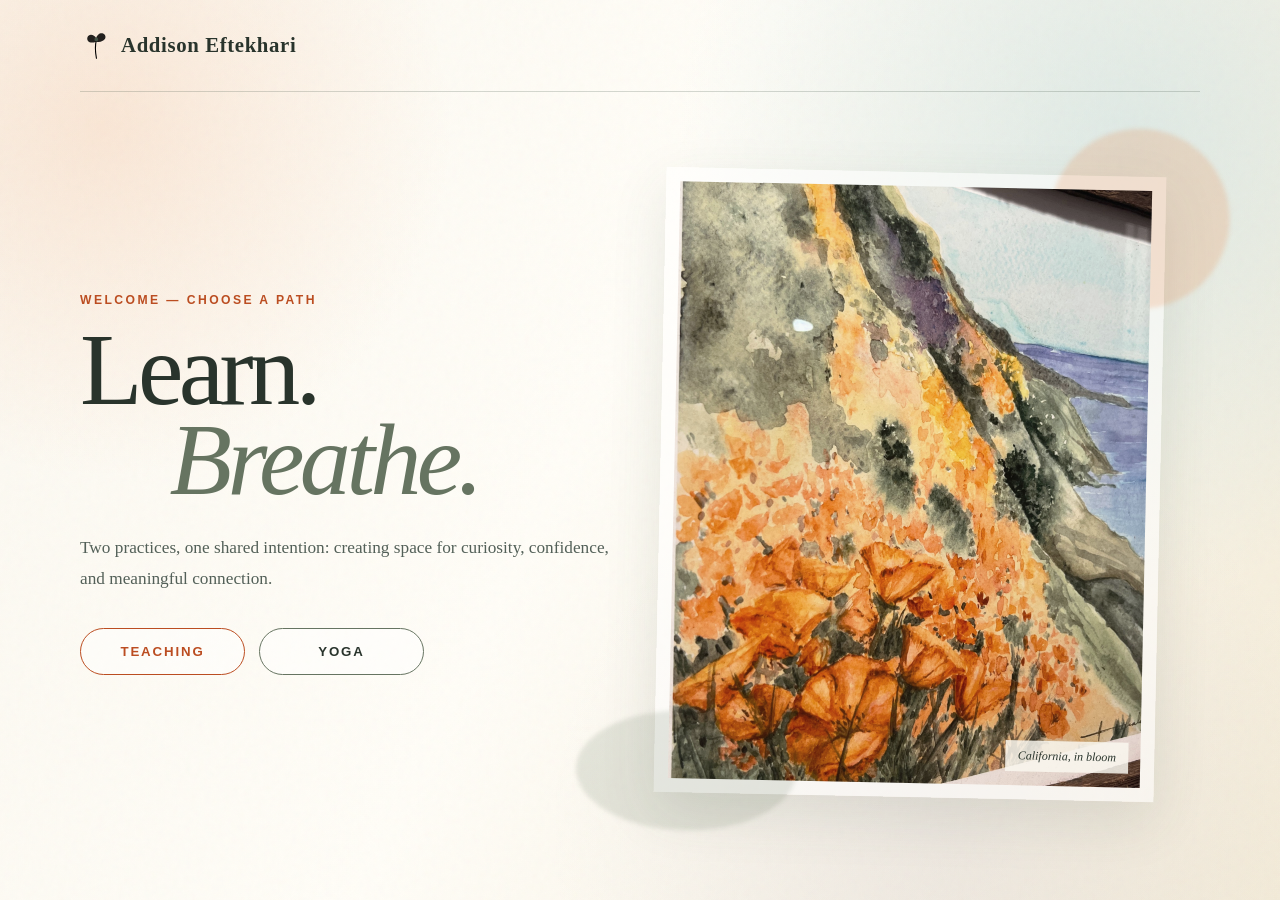
==== index.html @ 71ccc824 "Add personal website: welcome page, Teaching and Yoga sections" ====
<!doctype html>
<html lang="en">
<head>
  <meta charset="utf-8">
  <meta name="viewport" content="width=device-width, initial-scale=1">
  <meta name="description" content="The personal website of Addison Eftekhari—teacher and yoga practitioner.">
  <title>Addison Eftekhari</title>
  <link rel="stylesheet" href="assets/styles.css">
</head>
<body>
<div class="site-shell">
  <a class="skip-link" href="#main">Skip to content</a>
  <header class="site-header container">
    <a class="brand" href="index.html" aria-label="Addison Eftekhari — welcome">
      <img class="brand-mark" src="assets/poppy-mark.svg" alt="">
      Addison Eftekhari
    </a>
  </header>
  <main id="main" class="welcome container">
    <section>
      <p class="eyebrow">Welcome — choose a path</p>
      <h1>Learn.<span>Breathe.</span></h1>
      <p class="intro">Two practices, one shared intention: creating space for curiosity, confidence, and meaningful connection.</p>
      <div class="choice-grid" aria-label="Explore Addison's work">
        <a class="choice orange" href="teaching/">Teaching</a>
        <a class="choice" href="yoga/">Yoga</a>
      </div>
    </section>
    <figure class="art-frame">
      <img src="assets/california-poppies.jpeg" alt="Watercolor painting of California poppies blooming along a coastal hillside">
      <figcaption class="art-caption">California, in bloom</figcaption>
    </figure>
  </main>
</div>
</body>
</html>
---- assets/styles.css ----
:root {
  --paper: #fbf8f0;
  --paper-deep: #f4ecd9;
  --ink: #29342c;
  --sage: #667461;
  --sage-dark: #435246;
  --poppy: #e97935;
  --poppy-dark: #bb4d21;
  --lavender: #8f88b5;
  --sky: #c8dfe0;
  --line: rgba(67, 82, 70, 0.22);
  --shadow: 0 20px 55px rgba(61, 73, 60, 0.12);
  --serif: Georgia, "Times New Roman", serif;
  --sans: "Avenir Next", Avenir, "Segoe UI", sans-serif;
}

* { box-sizing: border-box; }
html { scroll-behavior: smooth; }
body {
  margin: 0;
  min-height: 100vh;
  color: var(--ink);
  font-family: var(--sans);
  background:
    radial-gradient(circle at 8% 14%, rgba(233,121,53,.15), transparent 22rem),
    radial-gradient(circle at 88% 16%, rgba(200,223,224,.55), transparent 28rem),
    radial-gradient(circle at 74% 92%, rgba(143,136,181,.11), transparent 25rem),
    linear-gradient(115deg, var(--paper), #fffdf7 46%, var(--paper-deep));
}

body::before {
  content: "";
  position: fixed;
  inset: 0;
  pointer-events: none;
  opacity: .16;
  background-image: url("data:image/svg+xml,%3Csvg viewBox='0 0 180 180' xmlns='http://www.w3.org/2000/svg'%3E%3Cfilter id='n'%3E%3CfeTurbulence type='fractalNoise' baseFrequency='.75' numOctaves='4' stitchTiles='stitch'/%3E%3C/filter%3E%3Crect width='100%25' height='100%25' filter='url(%23n)' opacity='.19'/%3E%3C/svg%3E");
  mix-blend-mode: multiply;
}

a { color: inherit; }
.site-shell { position: relative; min-height: 100vh; overflow: hidden; }
.container { width: min(1120px, calc(100% - 40px)); margin-inline: auto; }
.skip-link { position: fixed; left: 12px; top: -60px; z-index: 20; padding: 10px 14px; background: var(--ink); color: white; }
.skip-link:focus { top: 12px; }

.site-header {
  display: flex;
  align-items: center;
  justify-content: space-between;
  min-height: 92px;
  border-bottom: 1px solid var(--line);
}
.brand {
  display: inline-flex;
  align-items: center;
  gap: 11px;
  font: 600 clamp(1.05rem, 2vw, 1.3rem)/1 var(--serif);
  letter-spacing: .03em;
  text-decoration: none;
}
.brand-mark {
  width: 30px;
  height: 30px;
  color: var(--poppy);
  transform: rotate(-5deg);
}
.nav { display: flex; gap: 26px; align-items: center; }
.nav a {
  padding: 9px 0 7px;
  color: var(--sage-dark);
  font-size: .9rem;
  letter-spacing: .08em;
  text-decoration: none;
  text-transform: uppercase;
  border-bottom: 1px solid transparent;
}
.nav a:hover, .nav a[aria-current="page"] { color: var(--poppy-dark); border-color: currentColor; }

.welcome {
  display: grid;
  grid-template-columns: 1.03fr .97fr;
  align-items: center;
  gap: clamp(34px, 7vw, 96px);
  min-height: calc(100vh - 92px);
  padding-block: 48px 72px;
}
.eyebrow {
  margin: 0 0 18px;
  color: var(--poppy-dark);
  font-size: .76rem;
  font-weight: 700;
  letter-spacing: .2em;
  text-transform: uppercase;
}
h1, h2 { font-family: var(--serif); font-weight: 400; }
h1 { margin: 0; font-size: clamp(3.4rem, 8vw, 7.6rem); line-height: .88; letter-spacing: -.045em; }
.welcome h1 span { display: block; margin-left: clamp(24px, 7vw, 90px); color: var(--sage); font-style: italic; }
.intro { max-width: 540px; margin: 28px 0 34px; color: #536058; font: 1.08rem/1.75 var(--serif); }
.choice-grid { display: flex; flex-wrap: wrap; gap: 14px; }
.choice {
  min-width: 165px;
  padding: 15px 25px;
  border: 1px solid var(--sage);
  border-radius: 999px;
  background: rgba(255,255,255,.46);
  font-size: .83rem;
  font-weight: 700;
  letter-spacing: .14em;
  text-align: center;
  text-decoration: none;
  text-transform: uppercase;
  transition: transform .2s, background .2s, color .2s;
}
.choice:hover { transform: translateY(-2px); background: var(--sage-dark); color: white; }
.choice.orange { border-color: var(--poppy-dark); color: var(--poppy-dark); }
.choice.orange:hover { background: var(--poppy-dark); color: white; }

.art-frame {
  position: relative;
  width: min(100%, 500px);
  aspect-ratio: 4/5;
  justify-self: end;
  padding: 14px;
  background: rgba(255,255,255,.54);
  box-shadow: var(--shadow);
  transform: rotate(1.2deg);
}
.art-frame::before, .art-frame::after {
  content: "";
  position: absolute;
  z-index: -1;
  border-radius: 50%;
  filter: blur(2px);
}
.art-frame::before { width: 180px; height: 180px; right: -64px; top: -48px; background: rgba(233,121,53,.19); }
.art-frame::after { width: 220px; height: 120px; left: -78px; bottom: -38px; background: rgba(102,116,97,.16); }
.art-frame img { width: 100%; height: 100%; display: block; object-fit: cover; object-position: 50% 62%; filter: saturate(.88) contrast(.96); }
.art-caption { position: absolute; right: 26px; bottom: 28px; padding: 8px 12px; background: rgba(251,248,240,.84); font: italic .75rem var(--serif); }

.section-hero { padding: clamp(70px, 10vw, 130px) 0 62px; }
.section-hero h1 { max-width: 900px; font-size: clamp(3.2rem, 7vw, 6.6rem); }
.section-hero h1 em { color: var(--poppy-dark); font-weight: inherit; }
.section-hero p { max-width: 650px; color: #536058; font: 1.15rem/1.75 var(--serif); }
.content-grid { display: grid; grid-template-columns: 1.15fr .85fr; gap: 26px; padding-bottom: 90px; }
.card {
  padding: clamp(28px, 5vw, 52px);
  border: 1px solid var(--line);
  border-radius: 2px 36px 2px 36px;
  background: rgba(255,255,255,.48);
  box-shadow: 0 14px 40px rgba(61,73,60,.06);
}
.card h2 { margin: 0 0 14px; font-size: clamp(1.7rem, 3vw, 2.5rem); }
.card p { color: #58635c; line-height: 1.75; }
.card.accent { background: rgba(231,223,240,.28); }
.text-link { display: inline-block; margin-top: 9px; color: var(--poppy-dark); font-weight: 700; text-decoration-thickness: 1px; text-underline-offset: 5px; }
.placeholder { min-height: 48vh; display: grid; place-items: center; text-align: center; }
.placeholder .card { max-width: 700px; }
.cv-list { display: grid; gap: 22px; padding: 0; list-style: none; }
.cv-list li { padding-bottom: 22px; border-bottom: 1px solid var(--line); }
.cv-list strong { display: block; font-family: var(--serif); font-size: 1.25rem; }
.cv-list span { color: #667068; line-height: 1.6; }
.footer { padding: 28px 0 36px; border-top: 1px solid var(--line); color: #69736d; font-size: .82rem; }

.botanical { position: absolute; pointer-events: none; opacity: .14; }
.botanical.one { width: 340px; right: -110px; bottom: 30px; color: var(--poppy); transform: rotate(-12deg); }
.botanical.two { width: 260px; left: -100px; top: 160px; color: var(--sage); transform: rotate(20deg); }

@media (max-width: 760px) {
  .site-header { min-height: 78px; align-items: flex-start; padding-block: 22px; gap: 16px; }
  .nav { gap: 15px; flex-wrap: wrap; justify-content: flex-end; }
  .nav a { font-size: .7rem; }
  .welcome { grid-template-columns: 1fr; min-height: auto; }
  .art-frame { justify-self: center; width: min(88vw, 460px); }
  .content-grid { grid-template-columns: 1fr; }
}
@media (max-width: 480px) {
  .container { width: min(100% - 28px, 1120px); }
  .site-header { display: block; }
  .nav { margin-top: 18px; justify-content: flex-start; }
  .welcome { padding-top: 54px; }
  h1 { font-size: clamp(3.1rem, 18vw, 5.2rem); }
  .choice { flex: 1; min-width: 135px; padding-inline: 14px; }
}
@media (prefers-reduced-motion: reduce) {
  html { scroll-behavior: auto; }
  * { transition: none !important; }
}
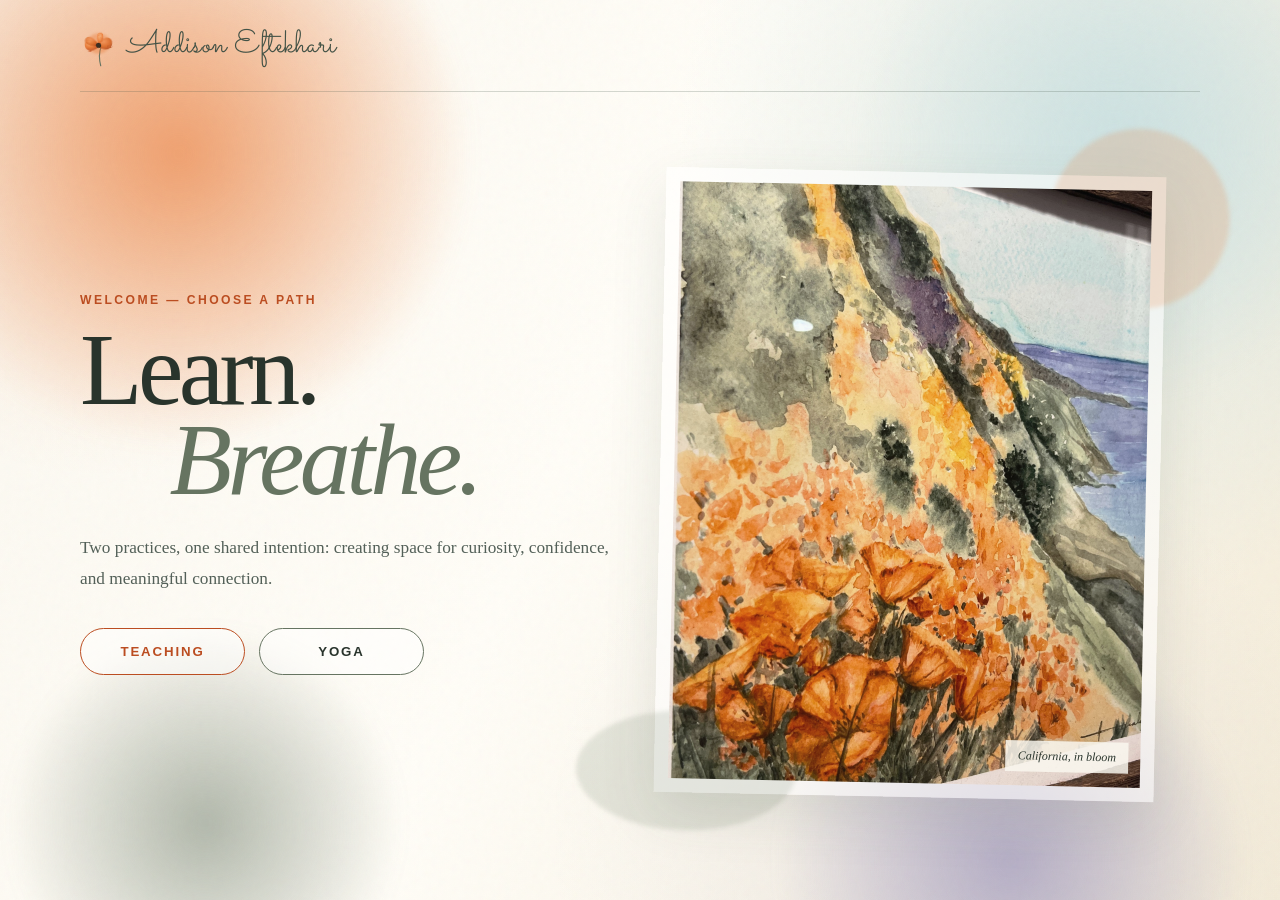
==== commit 5ba32d93: "Redesign brand mark: cursive wordmark, watercolor poppy logo, splash-in background animation" ====
--- a/index.html
+++ b/index.html
@@ -5,9 +5,18 @@
   <meta name="viewport" content="width=device-width, initial-scale=1">
   <meta name="description" content="The personal website of Addison Eftekhari—teacher and yoga practitioner.">
   <title>Addison Eftekhari</title>
+  <link rel="preconnect" href="https://fonts.googleapis.com">
+  <link rel="preconnect" href="https://fonts.gstatic.com" crossorigin>
+  <link href="https://fonts.googleapis.com/css2?family=Sacramento&display=swap" rel="stylesheet">
   <link rel="stylesheet" href="assets/styles.css">
 </head>
 <body>
+<div class="watercolor-splash" aria-hidden="true">
+  <span class="splash-blob splash-blob--poppy"></span>
+  <span class="splash-blob splash-blob--sky"></span>
+  <span class="splash-blob splash-blob--lavender"></span>
+  <span class="splash-blob splash-blob--sage"></span>
+</div>
 <div class="site-shell">
   <a class="skip-link" href="#main">Skip to content</a>
   <header class="site-header container">
@@ -32,5 +41,6 @@
     </figure>
   </main>
 </div>
+<script src="assets/site.js"></script>
 </body>
 </html>
--- a/assets/styles.css
+++ b/assets/styles.css
@@ -12,6 +12,7 @@
   --shadow: 0 20px 55px rgba(61, 73, 60, 0.12);
   --serif: Georgia, "Times New Roman", serif;
   --sans: "Avenir Next", Avenir, "Segoe UI", sans-serif;
+  --cursive: "Sacramento", "Segoe Script", "Brush Script MT", cursive;
 }
 
 * { box-sizing: border-box; }
@@ -54,16 +55,16 @@
 .brand {
   display: inline-flex;
   align-items: center;
-  gap: 11px;
-  font: 600 clamp(1.05rem, 2vw, 1.3rem)/1 var(--serif);
-  letter-spacing: .03em;
+  gap: 9px;
+  font: 400 clamp(1.55rem, 3.2vw, 2rem)/1 var(--cursive);
+  letter-spacing: .01em;
+  color: var(--sage-dark);
   text-decoration: none;
 }
 .brand-mark {
-  width: 30px;
-  height: 30px;
-  color: var(--poppy);
-  transform: rotate(-5deg);
+  width: 38px;
+  height: 38px;
+  transform: rotate(-5deg) translateY(2px);
 }
 .nav { display: flex; gap: 26px; align-items: center; }
 .nav a {
@@ -162,6 +163,47 @@
 .cv-list span { color: #667068; line-height: 1.6; }
 .footer { padding: 28px 0 36px; border-top: 1px solid var(--line); color: #69736d; font-size: .82rem; }
 
+.watercolor-splash {
+  position: fixed;
+  inset: 0;
+  z-index: -2;
+  overflow: hidden;
+  pointer-events: none;
+}
+.splash-blob {
+  position: absolute;
+  border-radius: 50%;
+  transform: scale(.12);
+  opacity: 0;
+  animation: splash-in 1100ms cubic-bezier(.19, 1.55, .38, 1) forwards;
+}
+.splash-blob--poppy {
+  width: 48vw; height: 48vw; left: -10vw; top: -12vw;
+  background: radial-gradient(circle, rgba(233,121,53,.65), rgba(233,121,53,0) 68%);
+  animation-delay: 0ms;
+}
+.splash-blob--sky {
+  width: 42vw; height: 42vw; right: -8vw; top: -10vw;
+  background: radial-gradient(circle, rgba(200,223,224,.8), rgba(200,223,224,0) 68%);
+  animation-delay: 110ms;
+}
+.splash-blob--lavender {
+  width: 38vw; height: 38vw; right: 2vw; bottom: -16vw;
+  background: radial-gradient(circle, rgba(143,136,181,.6), rgba(143,136,181,0) 68%);
+  animation-delay: 210ms;
+}
+.splash-blob--sage {
+  width: 32vw; height: 32vw; left: 0vw; bottom: -10vw;
+  background: radial-gradient(circle, rgba(102,116,97,.5), rgba(102,116,97,0) 68%);
+  animation-delay: 300ms;
+}
+@keyframes splash-in {
+  0%   { transform: scale(.12); opacity: .95; filter: blur(0px); }
+  38%  { transform: scale(1.14); opacity: .75; filter: blur(3px); }
+  68%  { transform: scale(.93); opacity: .55; filter: blur(6px); }
+  100% { transform: scale(1); opacity: 1; filter: blur(9px); }
+}
+
 .botanical { position: absolute; pointer-events: none; opacity: .14; }
 .botanical.one { width: 340px; right: -110px; bottom: 30px; color: var(--poppy); transform: rotate(-12deg); }
 .botanical.two { width: 260px; left: -100px; top: 160px; color: var(--sage); transform: rotate(20deg); }
@@ -185,4 +227,5 @@
 @media (prefers-reduced-motion: reduce) {
   html { scroll-behavior: auto; }
   * { transition: none !important; }
-}
+  .splash-blob { animation: none; transform: scale(1); opacity: 1; filter: blur(9px); }
+}
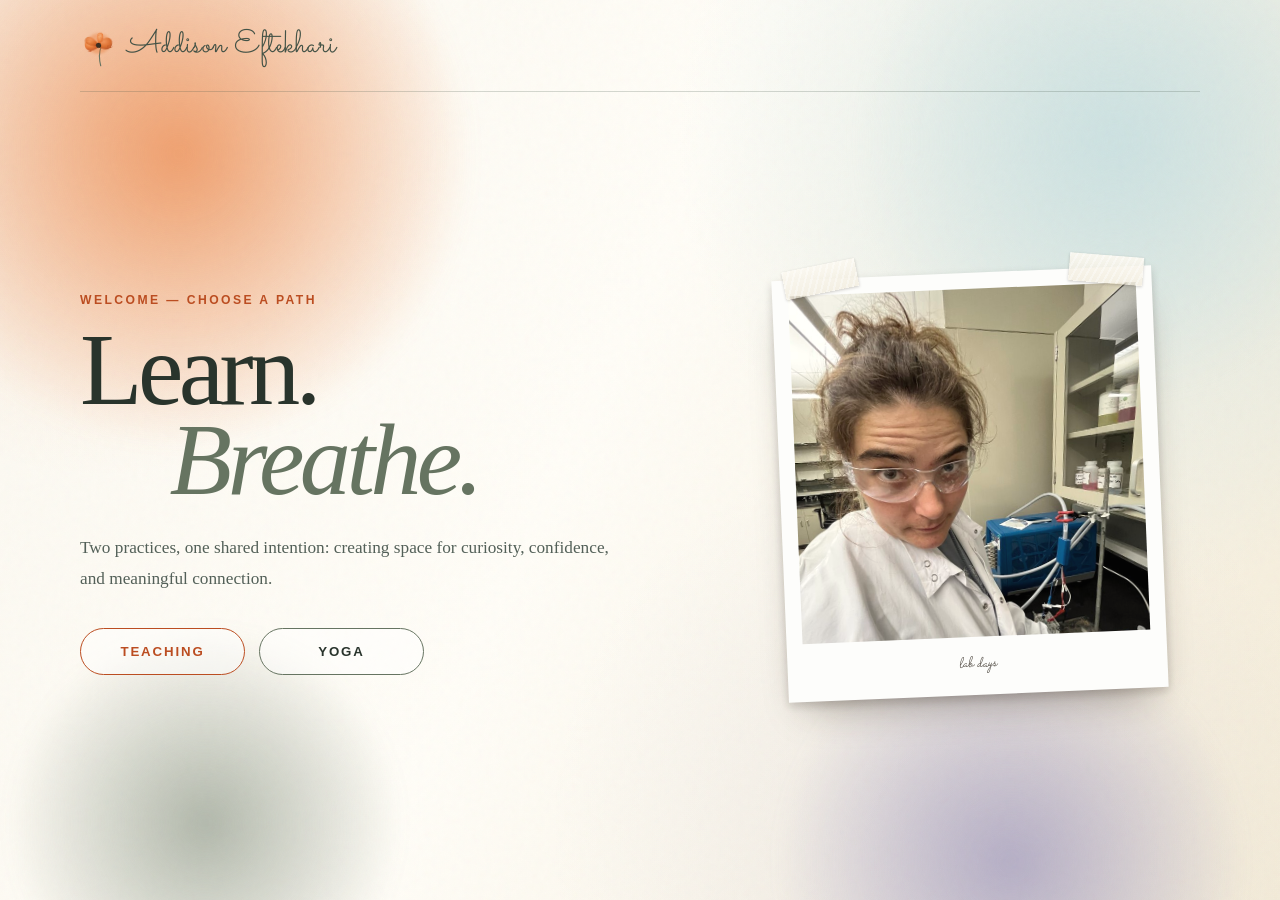
==== commit cba284fd: "Replace welcome-page art with taped Polaroid headshot" ====
--- a/index.html
+++ b/index.html
@@ -35,9 +35,11 @@
         <a class="choice" href="yoga/">Yoga</a>
       </div>
     </section>
-    <figure class="art-frame">
-      <img src="assets/california-poppies.jpeg" alt="Watercolor painting of California poppies blooming along a coastal hillside">
-      <figcaption class="art-caption">California, in bloom</figcaption>
+    <figure class="polaroid">
+      <span class="tape tape-left" aria-hidden="true"></span>
+      <span class="tape tape-right" aria-hidden="true"></span>
+      <img src="assets/addison-headshot.jpeg" alt="Addison Eftekhari wearing safety glasses and a lab coat in a chemistry lab">
+      <figcaption class="polaroid-caption">lab days</figcaption>
     </figure>
   </main>
 </div>
--- a/assets/styles.css
+++ b/assets/styles.css
@@ -117,27 +117,48 @@
 .choice.orange { border-color: var(--poppy-dark); color: var(--poppy-dark); }
 .choice.orange:hover { background: var(--poppy-dark); color: white; }
 
-.art-frame {
+.polaroid {
   position: relative;
-  width: min(100%, 500px);
-  aspect-ratio: 4/5;
+  width: min(100%, 380px);
   justify-self: end;
-  padding: 14px;
-  background: rgba(255,255,255,.54);
-  box-shadow: var(--shadow);
-  transform: rotate(1.2deg);
-}
-.art-frame::before, .art-frame::after {
+  background: #fdfdfb;
+  padding: 16px 16px 58px;
+  box-shadow: 0 22px 40px -18px rgba(40,30,20,.4), 0 4px 10px rgba(40,30,20,.18);
+  transform: rotate(-2.4deg);
+}
+.polaroid img {
+  width: 100%;
+  aspect-ratio: 1/1;
+  display: block;
+  object-fit: cover;
+  object-position: 50% 22%;
+  filter: saturate(.92) contrast(.98) sepia(.06);
+}
+.polaroid-caption {
+  position: absolute;
+  left: 0;
+  right: 0;
+  bottom: 20px;
+  text-align: center;
+  font: italic .95rem var(--cursive);
+  color: #4b453d;
+}
+.tape {
+  position: absolute;
+  width: 74px;
+  height: 28px;
+  background: linear-gradient(rgba(251,248,240,.92), rgba(240,234,218,.72));
+  box-shadow: 0 1px 3px rgba(30,24,16,.22);
+  z-index: 1;
+}
+.tape::after {
   content: "";
   position: absolute;
-  z-index: -1;
-  border-radius: 50%;
-  filter: blur(2px);
-}
-.art-frame::before { width: 180px; height: 180px; right: -64px; top: -48px; background: rgba(233,121,53,.19); }
-.art-frame::after { width: 220px; height: 120px; left: -78px; bottom: -38px; background: rgba(102,116,97,.16); }
-.art-frame img { width: 100%; height: 100%; display: block; object-fit: cover; object-position: 50% 62%; filter: saturate(.88) contrast(.96); }
-.art-caption { position: absolute; right: 26px; bottom: 28px; padding: 8px 12px; background: rgba(251,248,240,.84); font: italic .75rem var(--serif); }
+  inset: 0;
+  background: repeating-linear-gradient(115deg, rgba(255,255,255,.35) 0 2px, transparent 2px 6px);
+}
+.tape-left { top: -14px; left: 12px; transform: rotate(-9deg); }
+.tape-right { top: -12px; right: 8px; transform: rotate(7deg); }
 
 .section-hero { padding: clamp(70px, 10vw, 130px) 0 62px; }
 .section-hero h1 { max-width: 900px; font-size: clamp(3.2rem, 7vw, 6.6rem); }
@@ -173,35 +194,62 @@
 .splash-blob {
   position: absolute;
   border-radius: 50%;
-  transform: scale(.12);
-  opacity: 0;
-  animation: splash-in 1100ms cubic-bezier(.19, 1.55, .38, 1) forwards;
+  filter: blur(9px);
+  opacity: 1;
 }
 .splash-blob--poppy {
   width: 48vw; height: 48vw; left: -10vw; top: -12vw;
   background: radial-gradient(circle, rgba(233,121,53,.65), rgba(233,121,53,0) 68%);
-  animation-delay: 0ms;
+  animation: drift-poppy 72s ease-in-out infinite;
+  animation-delay: -9s;
 }
 .splash-blob--sky {
   width: 42vw; height: 42vw; right: -8vw; top: -10vw;
   background: radial-gradient(circle, rgba(200,223,224,.8), rgba(200,223,224,0) 68%);
-  animation-delay: 110ms;
+  animation: drift-sky 89s ease-in-out infinite;
+  animation-delay: -34s;
 }
 .splash-blob--lavender {
   width: 38vw; height: 38vw; right: 2vw; bottom: -16vw;
   background: radial-gradient(circle, rgba(143,136,181,.6), rgba(143,136,181,0) 68%);
-  animation-delay: 210ms;
+  animation: drift-lavender 80s ease-in-out infinite;
+  animation-delay: -52s;
 }
 .splash-blob--sage {
   width: 32vw; height: 32vw; left: 0vw; bottom: -10vw;
   background: radial-gradient(circle, rgba(102,116,97,.5), rgba(102,116,97,0) 68%);
-  animation-delay: 300ms;
-}
-@keyframes splash-in {
-  0%   { transform: scale(.12); opacity: .95; filter: blur(0px); }
-  38%  { transform: scale(1.14); opacity: .75; filter: blur(3px); }
-  68%  { transform: scale(.93); opacity: .55; filter: blur(6px); }
-  100% { transform: scale(1); opacity: 1; filter: blur(9px); }
+  animation: drift-sage 102s ease-in-out infinite;
+  animation-delay: -18s;
+}
+@keyframes drift-poppy {
+  0%   { transform: translate(-14vw, -8vh) scale(.75); }
+  18%  { transform: translate(16vw, 22vh) scale(1.2); }
+  41%  { transform: translate(58vw, -10vh) scale(.55); }
+  63%  { transform: translate(10vw, 42vh) scale(1.1); }
+  82%  { transform: translate(-52vw, 6vh) scale(.6); }
+  100% { transform: translate(-14vw, -8vh) scale(.75); }
+}
+@keyframes drift-sky {
+  0%   { transform: translate(10vw, -10vh) scale(.8); }
+  22%  { transform: translate(-38vw, 18vh) scale(1.15); }
+  47%  { transform: translate(-12vw, 50vh) scale(.55); }
+  70%  { transform: translate(34vw, 10vh) scale(1.05); }
+  88%  { transform: translate(50vw, -22vh) scale(.65); }
+  100% { transform: translate(10vw, -10vh) scale(.8); }
+}
+@keyframes drift-lavender {
+  0%   { transform: translate(6vw, 10vh) scale(.75); }
+  26%  { transform: translate(-34vw, -30vh) scale(1.18); }
+  52%  { transform: translate(-56vw, 14vh) scale(.58); }
+  74%  { transform: translate(-8vw, 46vh) scale(1.08); }
+  100% { transform: translate(6vw, 10vh) scale(.75); }
+}
+@keyframes drift-sage {
+  0%   { transform: translate(-10vw, -14vh) scale(.78); }
+  30%  { transform: translate(30vw, -36vh) scale(1.12); }
+  58%  { transform: translate(50vw, 20vh) scale(.6); }
+  80%  { transform: translate(4vw, 34vh) scale(1.06); }
+  100% { transform: translate(-10vw, -14vh) scale(.78); }
 }
 
 .botanical { position: absolute; pointer-events: none; opacity: .14; }
@@ -213,7 +261,7 @@
   .nav { gap: 15px; flex-wrap: wrap; justify-content: flex-end; }
   .nav a { font-size: .7rem; }
   .welcome { grid-template-columns: 1fr; min-height: auto; }
-  .art-frame { justify-self: center; width: min(88vw, 460px); }
+  .polaroid { justify-self: center; width: min(78vw, 340px); }
   .content-grid { grid-template-columns: 1fr; }
 }
 @media (max-width: 480px) {
@@ -227,5 +275,5 @@
 @media (prefers-reduced-motion: reduce) {
   html { scroll-behavior: auto; }
   * { transition: none !important; }
-  .splash-blob { animation: none; transform: scale(1); opacity: 1; filter: blur(9px); }
-}
+  .splash-blob { animation: none; }
+}
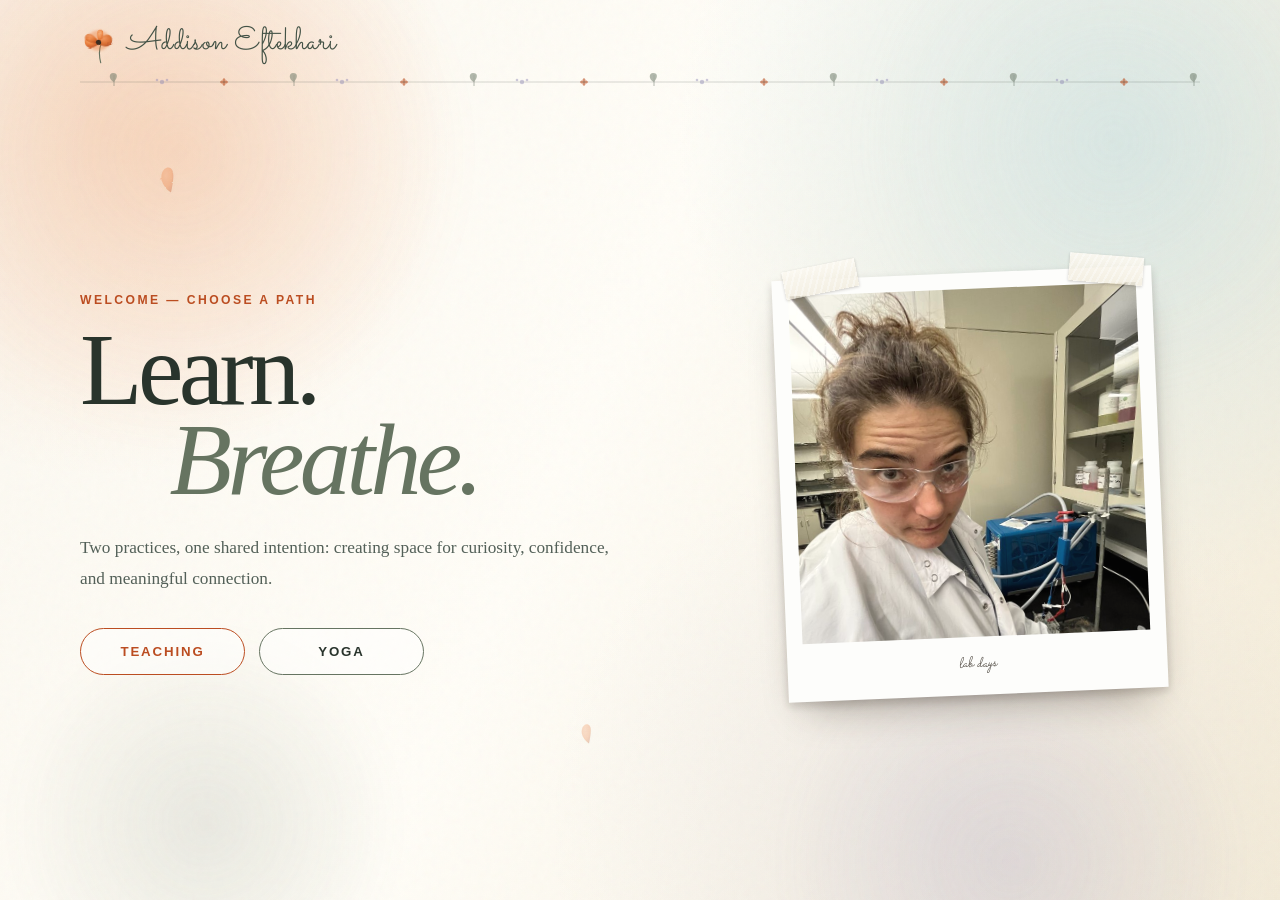
==== commit 2bac9464: "Add floral theming: divider strips, drifting petals, card watermarks, custom bullet glyphs; revert a" ====
--- a/index.html
+++ b/index.html
@@ -16,6 +16,9 @@
   <span class="splash-blob splash-blob--sky"></span>
   <span class="splash-blob splash-blob--lavender"></span>
   <span class="splash-blob splash-blob--sage"></span>
+  <img class="petal petal--poppy-a" src="assets/petal-poppy.svg" alt="">
+  <img class="petal petal--leaf" src="assets/leaf-sage.svg" alt="">
+  <img class="petal petal--poppy-b" src="assets/petal-poppy.svg" alt="">
 </div>
 <div class="site-shell">
   <a class="skip-link" href="#main">Skip to content</a>
--- a/assets/styles.css
+++ b/assets/styles.css
@@ -50,7 +50,9 @@
   align-items: center;
   justify-content: space-between;
   min-height: 92px;
-  border-bottom: 1px solid var(--line);
+  border-bottom: none;
+  background: url("divider-floral.svg") repeat-x bottom / 180px 20px;
+  padding-bottom: 6px;
 }
 .brand {
   display: inline-flex;
@@ -169,20 +171,23 @@
   padding: clamp(28px, 5vw, 52px);
   border: 1px solid var(--line);
   border-radius: 2px 36px 2px 36px;
-  background: rgba(255,255,255,.48);
+  background: url("watermark-bloom.svg") no-repeat bottom -10px right -18px / 190px 190px, rgba(255,255,255,.48);
   box-shadow: 0 14px 40px rgba(61,73,60,.06);
+}
+.card.accent {
+  background: url("watermark-bloom.svg") no-repeat bottom -10px left -18px / 190px 190px, rgba(231,223,240,.28);
 }
 .card h2 { margin: 0 0 14px; font-size: clamp(1.7rem, 3vw, 2.5rem); }
 .card p { color: #58635c; line-height: 1.75; }
-.card.accent { background: rgba(231,223,240,.28); }
 .text-link { display: inline-block; margin-top: 9px; color: var(--poppy-dark); font-weight: 700; text-decoration-thickness: 1px; text-underline-offset: 5px; }
 .placeholder { min-height: 48vh; display: grid; place-items: center; text-align: center; }
 .placeholder .card { max-width: 700px; }
 .cv-list { display: grid; gap: 22px; padding: 0; list-style: none; }
-.cv-list li { padding-bottom: 22px; border-bottom: 1px solid var(--line); }
+.cv-list li { position: relative; padding-left: 32px; padding-bottom: 22px; border-bottom: 1px solid var(--line); }
+.cv-list li::before { content: ""; position: absolute; left: 0; top: 3px; width: 19px; height: 19px; background: url("bullet-poppy.svg") no-repeat center / contain; }
 .cv-list strong { display: block; font-family: var(--serif); font-size: 1.25rem; }
 .cv-list span { color: #667068; line-height: 1.6; }
-.footer { padding: 28px 0 36px; border-top: 1px solid var(--line); color: #69736d; font-size: .82rem; }
+.footer { padding: 30px 0 36px; border-top: none; background: url("divider-floral.svg") repeat-x top / 180px 20px; color: #69736d; font-size: .82rem; }
 
 .watercolor-splash {
   position: fixed;
@@ -194,30 +199,30 @@
 .splash-blob {
   position: absolute;
   border-radius: 50%;
-  filter: blur(9px);
-  opacity: 1;
+  filter: blur(15px);
+  opacity: .55;
 }
 .splash-blob--poppy {
   width: 48vw; height: 48vw; left: -10vw; top: -12vw;
-  background: radial-gradient(circle, rgba(233,121,53,.65), rgba(233,121,53,0) 68%);
+  background: radial-gradient(circle, rgba(233,121,53,.32), rgba(233,121,53,0) 68%);
   animation: drift-poppy 72s ease-in-out infinite;
   animation-delay: -9s;
 }
 .splash-blob--sky {
   width: 42vw; height: 42vw; right: -8vw; top: -10vw;
-  background: radial-gradient(circle, rgba(200,223,224,.8), rgba(200,223,224,0) 68%);
+  background: radial-gradient(circle, rgba(200,223,224,.42), rgba(200,223,224,0) 68%);
   animation: drift-sky 89s ease-in-out infinite;
   animation-delay: -34s;
 }
 .splash-blob--lavender {
   width: 38vw; height: 38vw; right: 2vw; bottom: -16vw;
-  background: radial-gradient(circle, rgba(143,136,181,.6), rgba(143,136,181,0) 68%);
+  background: radial-gradient(circle, rgba(143,136,181,.3), rgba(143,136,181,0) 68%);
   animation: drift-lavender 80s ease-in-out infinite;
   animation-delay: -52s;
 }
 .splash-blob--sage {
   width: 32vw; height: 32vw; left: 0vw; bottom: -10vw;
-  background: radial-gradient(circle, rgba(102,116,97,.5), rgba(102,116,97,0) 68%);
+  background: radial-gradient(circle, rgba(102,116,97,.26), rgba(102,116,97,0) 68%);
   animation: drift-sage 102s ease-in-out infinite;
   animation-delay: -18s;
 }
@@ -256,6 +261,34 @@
 .botanical.one { width: 340px; right: -110px; bottom: 30px; color: var(--poppy); transform: rotate(-12deg); }
 .botanical.two { width: 260px; left: -100px; top: 160px; color: var(--sage); transform: rotate(20deg); }
 
+.petal {
+  position: absolute;
+  pointer-events: none;
+  filter: drop-shadow(0 2px 3px rgba(40,30,20,.06));
+}
+.petal--poppy-a { width: 34px; left: 12%; top: 18%; opacity: .38; animation: petal-drift-a 96s ease-in-out infinite; animation-delay: -22s; }
+.petal--leaf { width: 30px; left: 70%; top: 62%; opacity: .34; animation: petal-drift-b 118s ease-in-out infinite; animation-delay: -55s; }
+.petal--poppy-b { width: 26px; left: 45%; top: 80%; opacity: .3; animation: petal-drift-c 104s ease-in-out infinite; animation-delay: -8s; }
+@keyframes petal-drift-a {
+  0%   { transform: translate(0, 0) rotate(0deg); }
+  25%  { transform: translate(8vw, -6vh) rotate(35deg); }
+  50%  { transform: translate(-4vw, 10vh) rotate(-20deg); }
+  75%  { transform: translate(-10vw, -4vh) rotate(60deg); }
+  100% { transform: translate(0, 0) rotate(0deg); }
+}
+@keyframes petal-drift-b {
+  0%   { transform: translate(0, 0) rotate(0deg); }
+  30%  { transform: translate(-9vw, 7vh) rotate(-40deg); }
+  60%  { transform: translate(6vw, -9vh) rotate(25deg); }
+  100% { transform: translate(0, 0) rotate(0deg); }
+}
+@keyframes petal-drift-c {
+  0%   { transform: translate(0, 0) rotate(0deg); }
+  35%  { transform: translate(10vw, 5vh) rotate(50deg); }
+  70%  { transform: translate(-6vw, -8vh) rotate(-30deg); }
+  100% { transform: translate(0, 0) rotate(0deg); }
+}
+
 @media (max-width: 760px) {
   .site-header { min-height: 78px; align-items: flex-start; padding-block: 22px; gap: 16px; }
   .nav { gap: 15px; flex-wrap: wrap; justify-content: flex-end; }
@@ -265,15 +298,23 @@
   .content-grid { grid-template-columns: 1fr; }
 }
 @media (max-width: 480px) {
+  html, body { overflow-x: hidden; }
   .container { width: min(100% - 28px, 1120px); }
-  .site-header { display: block; }
-  .nav { margin-top: 18px; justify-content: flex-start; }
-  .welcome { padding-top: 54px; }
-  h1 { font-size: clamp(3.1rem, 18vw, 5.2rem); }
-  .choice { flex: 1; min-width: 135px; padding-inline: 14px; }
+  .site-header { display: block; min-height: auto; padding-block: 16px; }
+  .brand { font-size: 1.5rem; gap: 7px; }
+  .brand-mark { width: 30px; height: 30px; }
+  .nav { margin-top: 14px; justify-content: flex-start; gap: 12px; }
+  .welcome { padding-block: 22px 36px; gap: 22px; }
+  .eyebrow { margin-bottom: 10px; font-size: .68rem; }
+  h1 { font-size: clamp(2.5rem, 13vw, 3.6rem); letter-spacing: -.03em; }
+  .welcome h1 span { margin-left: 5vw; }
+  .intro { margin: 16px 0 22px; font-size: 1rem; line-height: 1.6; }
+  .choice-grid { gap: 10px; }
+  .choice { flex: 1 1 calc(50% - 5px); min-width: 0; padding: 13px 8px; font-size: .72rem; letter-spacing: .07em; }
 }
 @media (prefers-reduced-motion: reduce) {
   html { scroll-behavior: auto; }
   * { transition: none !important; }
   .splash-blob { animation: none; }
-}
+  .petal { animation: none; }
+}
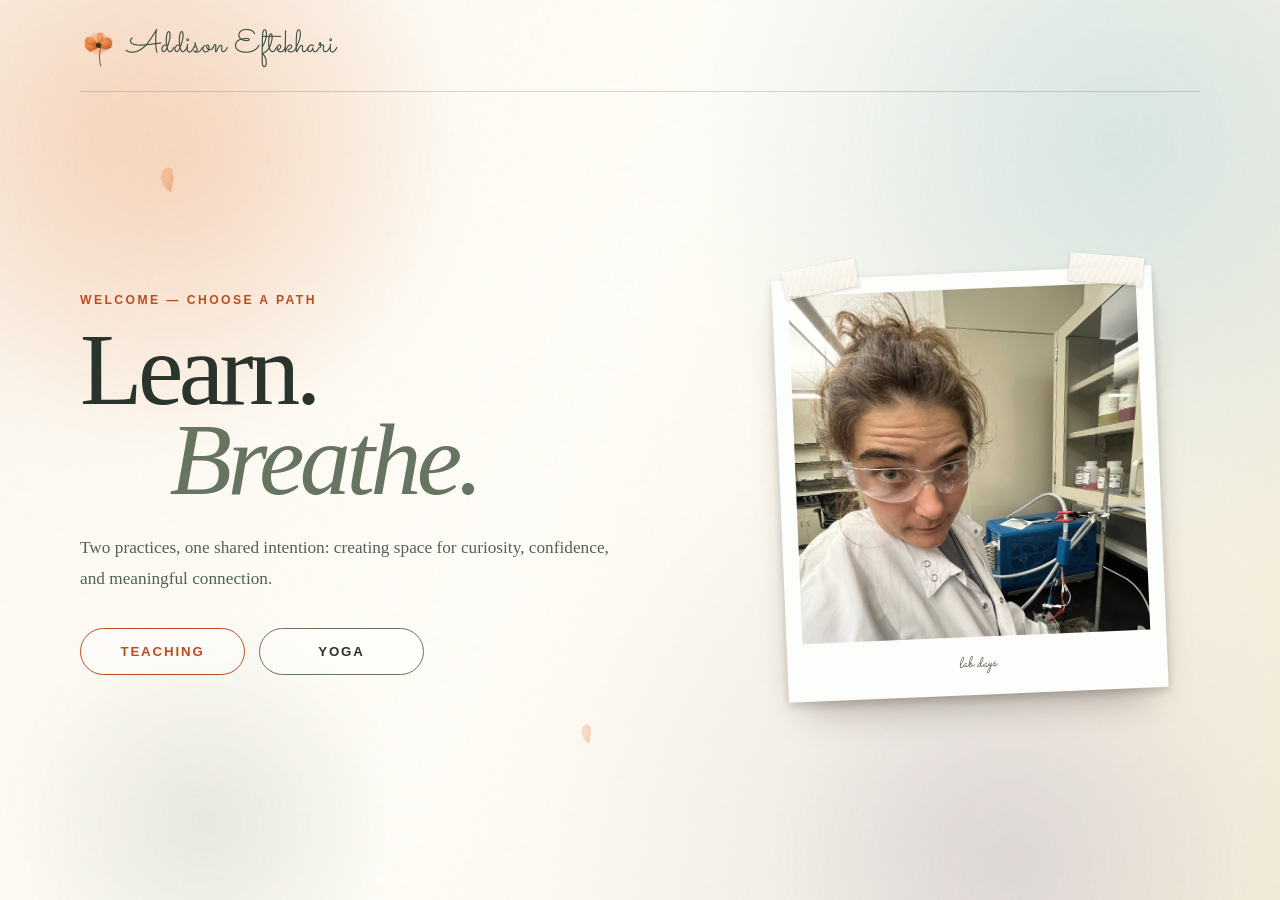
==== commit 3c28b8b5: "Add fourth drifting petal (lavender bud); revert divider lines and card watermarks to clean/plain" ====
--- a/index.html
+++ b/index.html
@@ -19,6 +19,7 @@
   <img class="petal petal--poppy-a" src="assets/petal-poppy.svg" alt="">
   <img class="petal petal--leaf" src="assets/leaf-sage.svg" alt="">
   <img class="petal petal--poppy-b" src="assets/petal-poppy.svg" alt="">
+  <img class="petal petal--bud" src="assets/bud-lavender.svg" alt="">
 </div>
 <div class="site-shell">
   <a class="skip-link" href="#main">Skip to content</a>
--- a/assets/styles.css
+++ b/assets/styles.css
@@ -50,9 +50,7 @@
   align-items: center;
   justify-content: space-between;
   min-height: 92px;
-  border-bottom: none;
-  background: url("divider-floral.svg") repeat-x bottom / 180px 20px;
-  padding-bottom: 6px;
+  border-bottom: 1px solid var(--line);
 }
 .brand {
   display: inline-flex;
@@ -171,11 +169,11 @@
   padding: clamp(28px, 5vw, 52px);
   border: 1px solid var(--line);
   border-radius: 2px 36px 2px 36px;
-  background: url("watermark-bloom.svg") no-repeat bottom -10px right -18px / 190px 190px, rgba(255,255,255,.48);
+  background: rgba(255,255,255,.48);
   box-shadow: 0 14px 40px rgba(61,73,60,.06);
 }
 .card.accent {
-  background: url("watermark-bloom.svg") no-repeat bottom -10px left -18px / 190px 190px, rgba(231,223,240,.28);
+  background: rgba(231,223,240,.28);
 }
 .card h2 { margin: 0 0 14px; font-size: clamp(1.7rem, 3vw, 2.5rem); }
 .card p { color: #58635c; line-height: 1.75; }
@@ -187,7 +185,7 @@
 .cv-list li::before { content: ""; position: absolute; left: 0; top: 3px; width: 19px; height: 19px; background: url("bullet-poppy.svg") no-repeat center / contain; }
 .cv-list strong { display: block; font-family: var(--serif); font-size: 1.25rem; }
 .cv-list span { color: #667068; line-height: 1.6; }
-.footer { padding: 30px 0 36px; border-top: none; background: url("divider-floral.svg") repeat-x top / 180px 20px; color: #69736d; font-size: .82rem; }
+.footer { padding: 28px 0 36px; border-top: 1px solid var(--line); color: #69736d; font-size: .82rem; }
 
 .watercolor-splash {
   position: fixed;
@@ -269,6 +267,7 @@
 .petal--poppy-a { width: 34px; left: 12%; top: 18%; opacity: .38; animation: petal-drift-a 96s ease-in-out infinite; animation-delay: -22s; }
 .petal--leaf { width: 30px; left: 70%; top: 62%; opacity: .34; animation: petal-drift-b 118s ease-in-out infinite; animation-delay: -55s; }
 .petal--poppy-b { width: 26px; left: 45%; top: 80%; opacity: .3; animation: petal-drift-c 104s ease-in-out infinite; animation-delay: -8s; }
+.petal--bud { width: 30px; left: 85%; top: 30%; opacity: .34; animation: petal-drift-d 111s ease-in-out infinite; animation-delay: -66s; }
 @keyframes petal-drift-a {
   0%   { transform: translate(0, 0) rotate(0deg); }
   25%  { transform: translate(8vw, -6vh) rotate(35deg); }
@@ -286,6 +285,13 @@
   0%   { transform: translate(0, 0) rotate(0deg); }
   35%  { transform: translate(10vw, 5vh) rotate(50deg); }
   70%  { transform: translate(-6vw, -8vh) rotate(-30deg); }
+  100% { transform: translate(0, 0) rotate(0deg); }
+}
+@keyframes petal-drift-d {
+  0%   { transform: translate(0, 0) rotate(0deg); }
+  28%  { transform: translate(-11vw, 6vh) rotate(-25deg); }
+  55%  { transform: translate(-3vw, -9vh) rotate(15deg); }
+  80%  { transform: translate(7vw, 4vh) rotate(-10deg); }
   100% { transform: translate(0, 0) rotate(0deg); }
 }
 
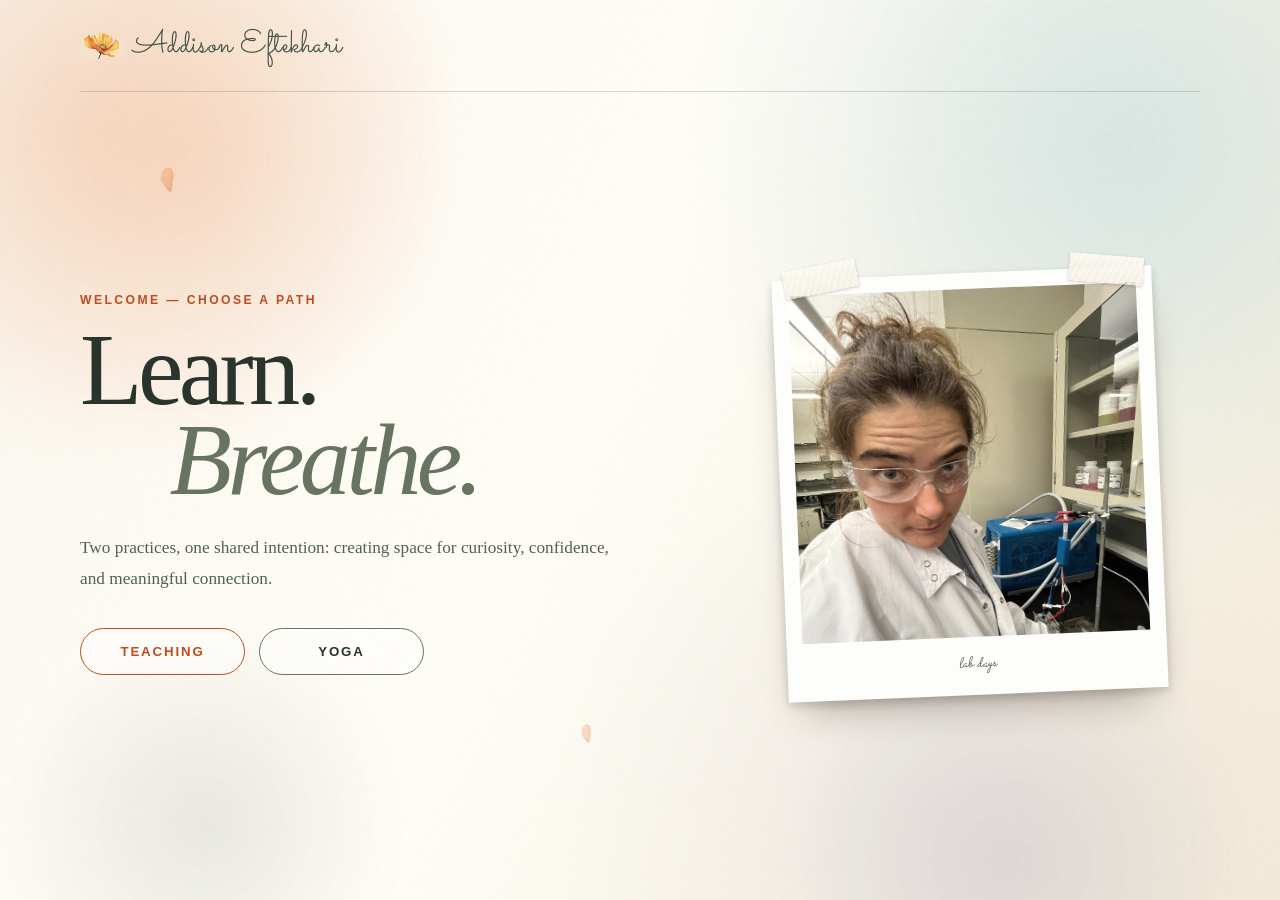
==== commit 577bd453: "Replace logo with watercolor poppy photo; add windstorm ambient effect (leaves swirl after 30s idle)" ====
--- a/index.html
+++ b/index.html
@@ -25,7 +25,7 @@
   <a class="skip-link" href="#main">Skip to content</a>
   <header class="site-header container">
     <a class="brand" href="index.html" aria-label="Addison Eftekhari — welcome">
-      <img class="brand-mark" src="assets/poppy-mark.svg" alt="">
+      <img class="brand-mark" src="assets/poppy-mark.png" alt="">
       Addison Eftekhari
     </a>
   </header>
--- a/assets/styles.css
+++ b/assets/styles.css
@@ -32,7 +32,10 @@
 body::before {
   content: "";
   position: fixed;
-  inset: 0;
+  top: 0;
+  left: 0;
+  right: 0;
+  bottom: 0;
   pointer-events: none;
   opacity: .16;
   background-image: url("data:image/svg+xml,%3Csvg viewBox='0 0 180 180' xmlns='http://www.w3.org/2000/svg'%3E%3Cfilter id='n'%3E%3CfeTurbulence type='fractalNoise' baseFrequency='.75' numOctaves='4' stitchTiles='stitch'/%3E%3C/filter%3E%3Crect width='100%25' height='100%25' filter='url(%23n)' opacity='.19'/%3E%3C/svg%3E");
@@ -62,9 +65,10 @@
   text-decoration: none;
 }
 .brand-mark {
-  width: 38px;
-  height: 38px;
-  transform: rotate(-5deg) translateY(2px);
+  width: 44px;
+  height: 28px;
+  object-fit: contain;
+  object-position: center;
 }
 .nav { display: flex; gap: 26px; align-items: center; }
 .nav a {
@@ -154,7 +158,10 @@
 .tape::after {
   content: "";
   position: absolute;
-  inset: 0;
+  top: 0;
+  left: 0;
+  right: 0;
+  bottom: 0;
   background: repeating-linear-gradient(115deg, rgba(255,255,255,.35) 0 2px, transparent 2px 6px);
 }
 .tape-left { top: -14px; left: 12px; transform: rotate(-9deg); }
@@ -189,7 +196,10 @@
 
 .watercolor-splash {
   position: fixed;
-  inset: 0;
+  top: 0;
+  left: 0;
+  right: 0;
+  bottom: 0;
   z-index: -2;
   overflow: hidden;
   pointer-events: none;
@@ -308,7 +318,7 @@
   .container { width: min(100% - 28px, 1120px); }
   .site-header { display: block; min-height: auto; padding-block: 16px; }
   .brand { font-size: 1.5rem; gap: 7px; }
-  .brand-mark { width: 30px; height: 30px; }
+  .brand-mark { width: 36px; height: 23px; }
   .nav { margin-top: 14px; justify-content: flex-start; gap: 12px; }
   .welcome { padding-block: 22px 36px; gap: 22px; }
   .eyebrow { margin-bottom: 10px; font-size: .68rem; }
@@ -318,9 +328,41 @@
   .choice-grid { gap: 10px; }
   .choice { flex: 1 1 calc(50% - 5px); min-width: 0; padding: 13px 8px; font-size: .72rem; letter-spacing: .07em; }
 }
+.windstorm {
+  position: fixed;
+  top: 0;
+  left: 0;
+  right: 0;
+  bottom: 0;
+  z-index: 6;
+  overflow: hidden;
+  pointer-events: none;
+  opacity: 0;
+  transition: opacity 1.2s ease;
+}
+.windstorm.windstorm-active { opacity: 1; }
+.windstorm-leaf {
+  position: absolute;
+  left: -10%;
+  opacity: 0;
+  transform: translate(0, 0) rotate(var(--rot, 0deg));
+  filter: drop-shadow(0 3px 4px rgba(40,30,20,.14));
+}
+.windstorm-leaf.windstorm-fly {
+  animation: windstorm-fly var(--duration, 4s) ease-in-out var(--delay, 0s) 1 both;
+}
+@keyframes windstorm-fly {
+  0%   { transform: translate(0, 0) rotate(var(--rot, 0deg)); opacity: 0; }
+  10%  { opacity: .92; }
+  50%  { transform: translate(62vw, calc(var(--wobble, 30px) * -1)) rotate(calc(var(--rot, 0deg) + 200deg)); }
+  90%  { opacity: .88; }
+  100% { transform: translate(128vw, var(--wobble, 30px)) rotate(calc(var(--rot, 0deg) + 380deg)); opacity: 0; }
+}
+
 @media (prefers-reduced-motion: reduce) {
   html { scroll-behavior: auto; }
   * { transition: none !important; }
   .splash-blob { animation: none; }
   .petal { animation: none; }
-}
+  .windstorm, .windstorm-leaf { display: none; }
+}
